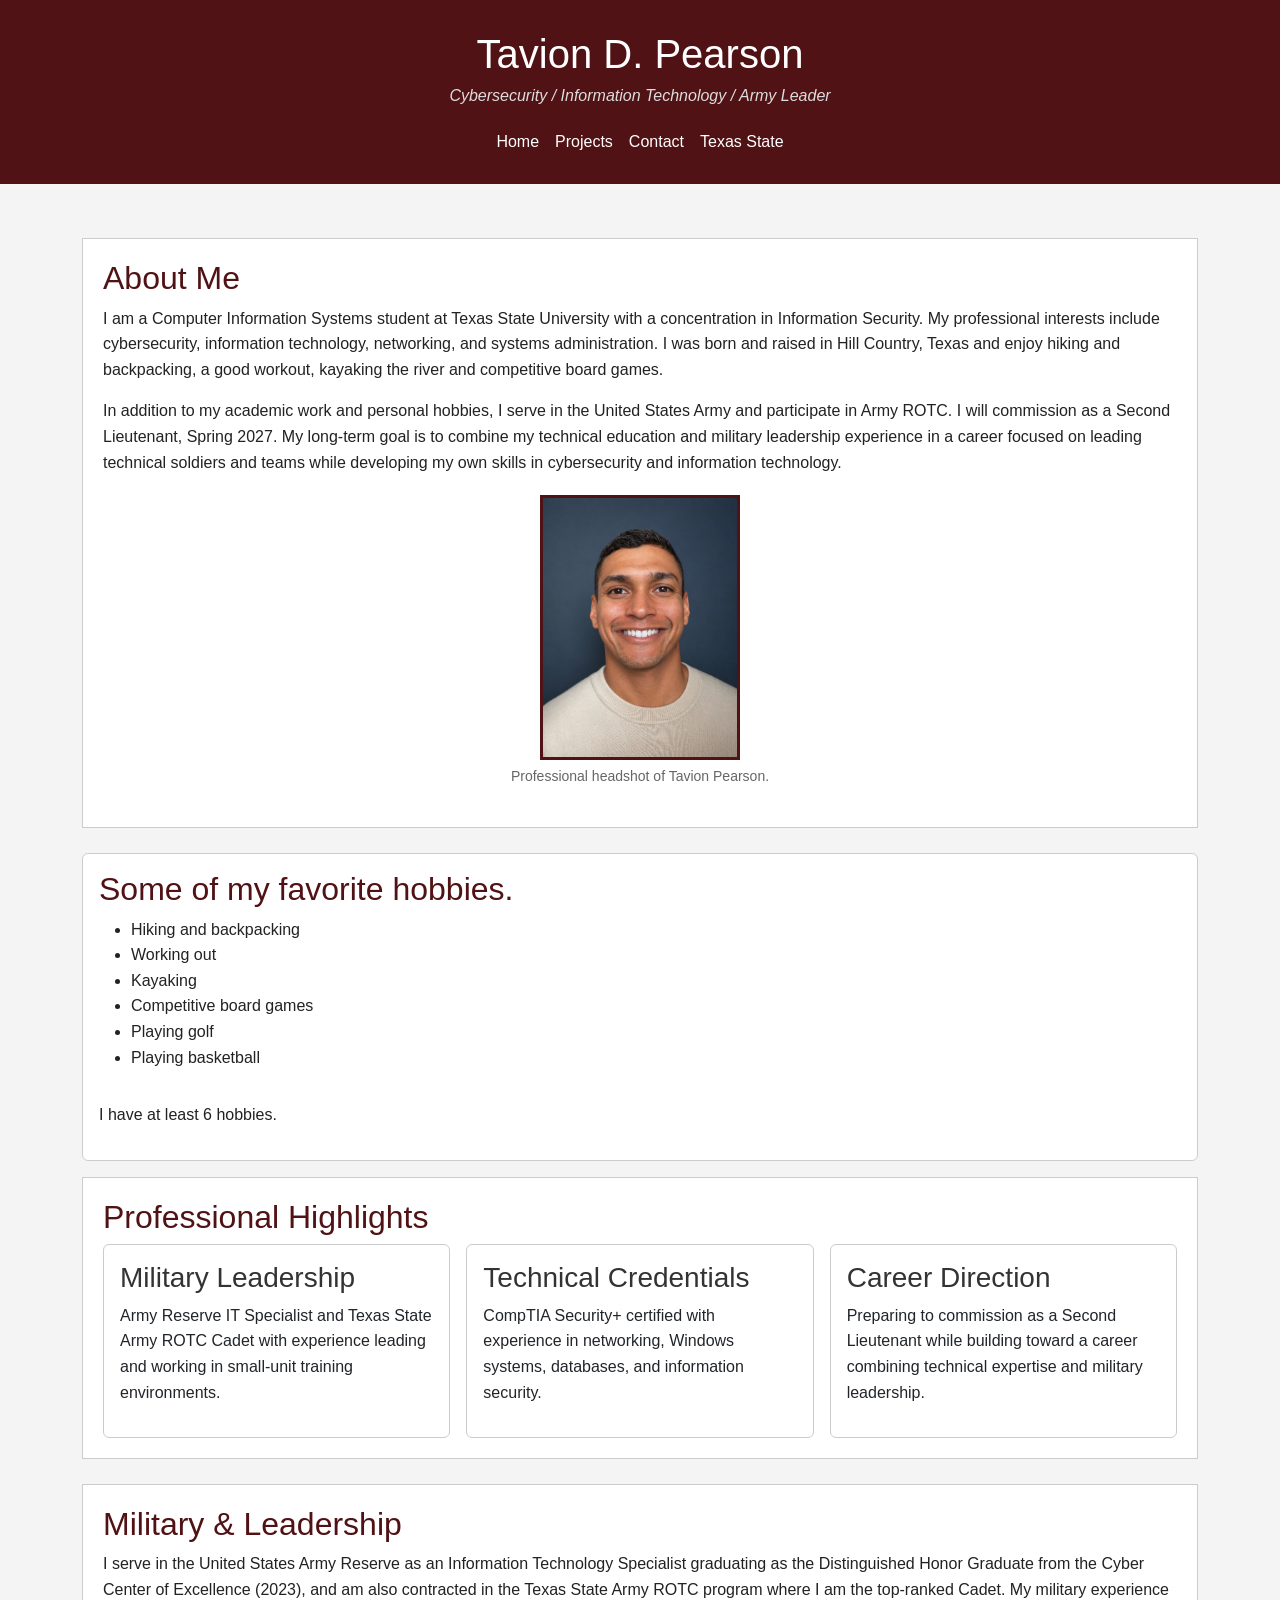
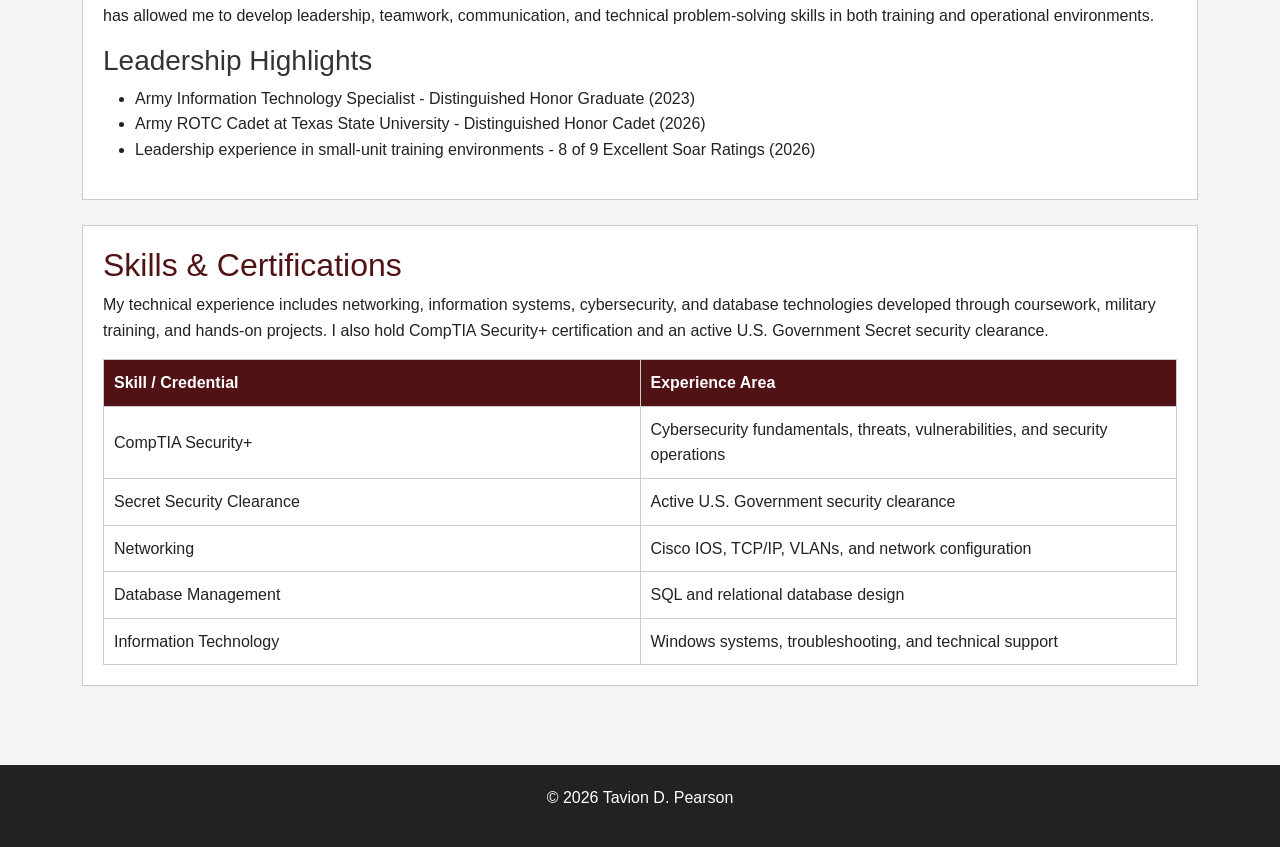
==== index.html @ f88de296 "Add website files" ====
<!DOCTYPE html>
<html lang="en">
<head>
  <meta charset="UTF-8">
  <meta name="viewport" content="width=device-width, initial-scale=1">
  <title>Tavion D. Pearson</title>
   <!--Checklist 6.-->
  <link rel="stylesheet"
      href="https://cdn.jsdelivr.net/npm/bootstrap@5.3.3/dist/css/bootstrap.min.css"> 
  <link rel="stylesheet" href="styles.css">

</head>

<body>
  <header>
    <h1>Tavion D. Pearson</h1>
   <p class="subtitle">Cybersecurity / Information Technology / Army Leader</p>

    <nav>
      <a href="index.html">Home</a>
      <a href="project.html">Projects</a>
      <a href="contact.html">Contact</a>
      <a href="https://www.txst.edu" target="_blank" rel="noopener">Texas State</a>
    </nav>
  </header>

  <main class="container py-4">
    
    <section id="about">
      <h2>About Me</h2>

      <p>
        I am a Computer Information Systems student at Texas State University
        with a concentration in Information Security. My professional interests
        include cybersecurity, information technology, networking, and systems
        administration. I was born and raised in Hill Country, Texas and enjoy 
        hiking and backpacking, a good workout, kayaking the river and competitive board games. 
      </p>

      <p>
        In addition to my academic work and personal hobbies, I serve in the United States Army and
        participate in Army ROTC. I will commission as a Second Lieutenant, Spring 2027. 
        My long-term goal is to combine my technical education and military leadership experience 
        in a career focused on leading technical soldiers and teams while developing my own 
        skills in cybersecurity and information technology.
      </p>

      <figure>
        <img src="images/profile.jpeg" alt="Professional headshot of Tavion Pearson">
        <figcaption>Professional headshot of Tavion Pearson.</figcaption>
      </figure>
    </section>


        <!-- Checklist 6-->
    <section class="card card-body mb-3">
      <!-- Checklist 7-->
      <h2>Some of my favorite hobbies.</h2>
      <!-- Checklist 1-->
      <ul id="list"></ul>

      <p id="count" class="mt-3"></p>
    </section>

    <section>
      <h2>Professional Highlights</h2>

      <div class="card-row">

        <article class="card">
          <h3>Military Leadership</h3>
          <p>
            Army Reserve IT Specialist and Texas State Army ROTC Cadet with
            experience leading and working in small-unit training environments.
          </p>
        </article>

        <article class="card">
          <h3>Technical Credentials</h3>
          <p>
           CompTIA Security+ certified with experience in networking, Windows 
           systems, databases, and information security.
          </p>
        </article>

        <article class="card">
          <h3>Career Direction</h3>
          <p>
            Preparing to commission as a Second Lieutenant while building toward 
            a career combining technical expertise and military leadership.
          </p>
        </article>

      </div>
    </section>

    <section id="military">
      <h2>Military &amp; Leadership</h2>

      <p>
        I serve in the United States Army Reserve as an Information Technology
        Specialist graduating as the Distinguished Honor Graduate
        from the Cyber Center of Excellence (2023), and am also contracted in the Texas State 
        Army ROTC program where I am the top-ranked Cadet.
        My military experience has allowed me to develop leadership, teamwork,
        communication, and technical problem-solving skills in both training
        and operational environments.
      </p>

      <h3>Leadership Highlights</h3>

      <ul>
        <li>Army Information Technology Specialist - Distinguished Honor Graduate (2023)</li>
        <li>Army ROTC Cadet at Texas State University - Distinguished Honor Cadet (2026)</li>
        <li>Leadership experience in small-unit training environments - 8 of 9 Excellent Soar Ratings (2026)</li>
      </ul>
    </section>
    
  
    
    <section id="skills">
      <h2>Skills &amp; Certifications</h2>

      <p>
        My technical experience includes networking, information systems,
        cybersecurity, and database technologies developed through coursework,
        military training, and hands-on projects. I also hold CompTIA Security+
        certification and an active U.S. Government Secret security clearance.
      </p>

      <table>
        <tr>
          <th>Skill / Credential</th>
          <th>Experience Area</th>
        </tr>

        <tr>
          <td>CompTIA Security+</td>
          <td>Cybersecurity fundamentals, threats, vulnerabilities, and security operations</td>
        </tr>

        <tr>
          <td>Secret Security Clearance</td>
          <td>Active U.S. Government security clearance</td>
        </tr>

        <tr>
          <td>Networking</td>
          <td>Cisco IOS, TCP/IP, VLANs, and network configuration</td>
        </tr>

        <tr>
          <td>Database Management</td>
          <td>SQL and relational database design</td>
        </tr>

        <tr>
          <td>Information Technology</td>
          <td>Windows systems, troubleshooting, and technical support</td>
        </tr>
      </table>
    </section>

  
  </main>

  <footer>
    <p>&copy; 2026 Tavion D. Pearson</p>
  </footer>

  <!-- ============================================================
       I am a Computer Information Systems major with a concentration in Information Security.
        So far, I have really enjoyed the hands-on technical coursework the most, especially networking,
        databases, and cybersecurity. Another really fun aspect has been learning how to more effectively 
        navigate using AI as a tool. 
       ============================================================ -->


<!-- Checklist 1. -->
  <script src="script.js"></script>

</body>
</html>
---- styles.css ----
body {
  font-family: Arial, sans-serif;
  background-color: #f4f4f4;
  color: #222222;
  margin: 0;
  line-height: 1.6;
}

header {
  background-color: #501214;
  color: white;
  padding: 30px 20px;
  text-align: center;
}

* {
  box-sizing: border-box;
}

h1 {
  margin: 0;
}

h2 {
  color: #501214;
  margin-top: 0;
}

h3 {
  color: #333333;
}

.subtitle {
  font-style: italic;
  color: #dddddd;
  margin-top: 5px;
}


nav {
  display: flex;
  justify-content: center;
  align-items: center;
  gap: 1rem;
  margin-top: 20px;
  flex-wrap: wrap;
}

nav a {
  color: white;
  text-decoration: none;
  margin: 0;
}

nav a:hover {
  text-decoration: underline;
}


section {
  background-color: white;
  border: 1px solid #cccccc;
  padding: 20px;
  margin-bottom: 25px;
}

figure {
  margin: 20px 0;
  text-align: center;
}

img {
  border: 3px solid #501214;
  width: 200px;
  max-width: 100%;
  height: auto;
}


.card-row {
  display: flex;
  gap: 1rem;
  flex-direction: column;
}

.card {
  flex: 1;
  border: 1px solid #cccccc;
  padding: 1rem;
  background-color: #ffffff;
}

figcaption {
  font-size: 14px;
  color: #666666;
  margin-top: 5px;
}

table {
  width: 100%;
  max-width: 100%;
  border-collapse: collapse;
  table-layout: fixed;
  margin-top: 15px;
}

th,
td {
  border: 1px solid #cccccc;
  padding: 10px;
  text-align: left;
  overflow-wrap: anywhere;
  word-break: break-word;
}

th {
  background-color: #501214;
  color: white;
}

#contact {
  background-color: #ffffff;
  border: 2px solid #501214;
  padding: 20px;
  margin-top: 25px;
}

input,
textarea {
  width: 100%;
  max-width: 500px;
  padding: 8px;
  margin-top: 5px;
  box-sizing: border-box;
}

button {
  background-color: #501214;
  color: white;
  border: none;
  padding: 10px 18px;
  cursor: pointer;
}

button:hover {
  background-color: #7a1c20;
}

footer {
  text-align: center;
  padding: 20px;
  background-color: #222222;
  color: white;
}

.project-grid {
  display: grid;
  grid-template-columns: 1fr;
  gap: 1rem;
}

.project-card {
  background-color: #ffffff;
  border: 1px solid #cccccc;
  padding: 1rem;
}


main {
  width: 100%;
  max-width: 1100px;
  margin: 0 auto;
  padding: 1rem;
}


@media (min-width: 768px) {

  .card-row {
    flex-direction: row;
  }

  .project-grid {
    grid-template-columns: repeat(2, 1fr);
  }
}

@media (min-width: 1024px) {

  .project-grid {
    grid-template-columns: repeat(3, 1fr);
  }
}

@media (max-width: 767px) {

  header {
    padding: 1.5rem 1rem;
  }

  nav {
    flex-direction: column;
    gap: 0.5rem;
  }

  nav a {
    width: 100%;
    text-align: center;
  }

  main {
    padding: 0 0.75rem;
  }

  section {
    padding: 1rem;
  }

  .card-row {
    flex-direction: column;
  }

  .project-grid {
    grid-template-columns: 1fr;
  }

  .form-container iframe {
    width: 100%;
  }
}




html,
body {
  width: 100%;
  max-width: 100%;
  overflow-x: hidden;
}

* {
  box-sizing: border-box;
}

img,
iframe {
  max-width: 100%;
}


main {
  width: 100%;
  max-width: 1100px;
  margin: 30px auto;
  padding: 0 1rem;
}

section {
  width: 100%;
  max-width: 100%;
}


.form-container {
  width: 100%;
  max-width: 100%;
  overflow: hidden;
}

.form-container iframe {
  display: block;
  width: 100%;
  max-width: 100%;
  border: 0;
}


.portfolio-showcase {
  display: grid;
  grid-template-columns: minmax(0, 1fr) minmax(0, 1.6fr);
  gap: 0.75rem 2rem;
  align-items: start;
  padding: clamp(1.25rem, 4vw, 2.5rem);
  background: #272522;
  color: #f5f1eb;
  border-radius: 1rem;
}

.portfolio-showcase > :not(.showcase-preview) {
  grid-column: 1;
  margin: 0;
}

.portfolio-showcase .showcase-label {
  color: #e0c28e;
  font-size: 0.8rem;
  font-weight: 700;
  letter-spacing: 0.08em;
  text-transform: uppercase;
}

.showcase-controls {
  display: flex;
  flex-wrap: wrap;
  gap: 0.5rem;
}

.showcase-controls button {
  padding: 0.5rem 0.75rem;
  border: 1px solid #8e867a;
  border-radius: 0.5rem;
  background: transparent;
  color: inherit;
  font: inherit;
  cursor: pointer;
}

.showcase-controls button[aria-pressed="true"] {
  background: #e0c28e;
  border-color: #e0c28e;
  color: #272522;
}

.portfolio-showcase .showcase-preview {
  grid-column: 2;
  grid-row: 1 / span 4;
  margin: 0;
  padding: 0.75rem;
  background: #34312d;
  border: 1px solid #60594f;
  border-radius: 0.75rem;
}

.showcase-preview img {
  display: block;
  width: 100%;
  height: clamp(12rem, 28vw, 20rem);
  object-fit: contain;
  border-radius: 0.4rem;
  background: #1e1c1a;
}

.showcase-preview figcaption {
  margin-top: 0.65rem;
  color: #d8d0c5;
  font-size: 0.9rem;
}

@media (max-width: 700px) {
  .portfolio-showcase {
    grid-template-columns: 1fr;
  }

  .portfolio-showcase .showcase-preview {
    grid-column: 1;
    grid-row: auto;
  }
}
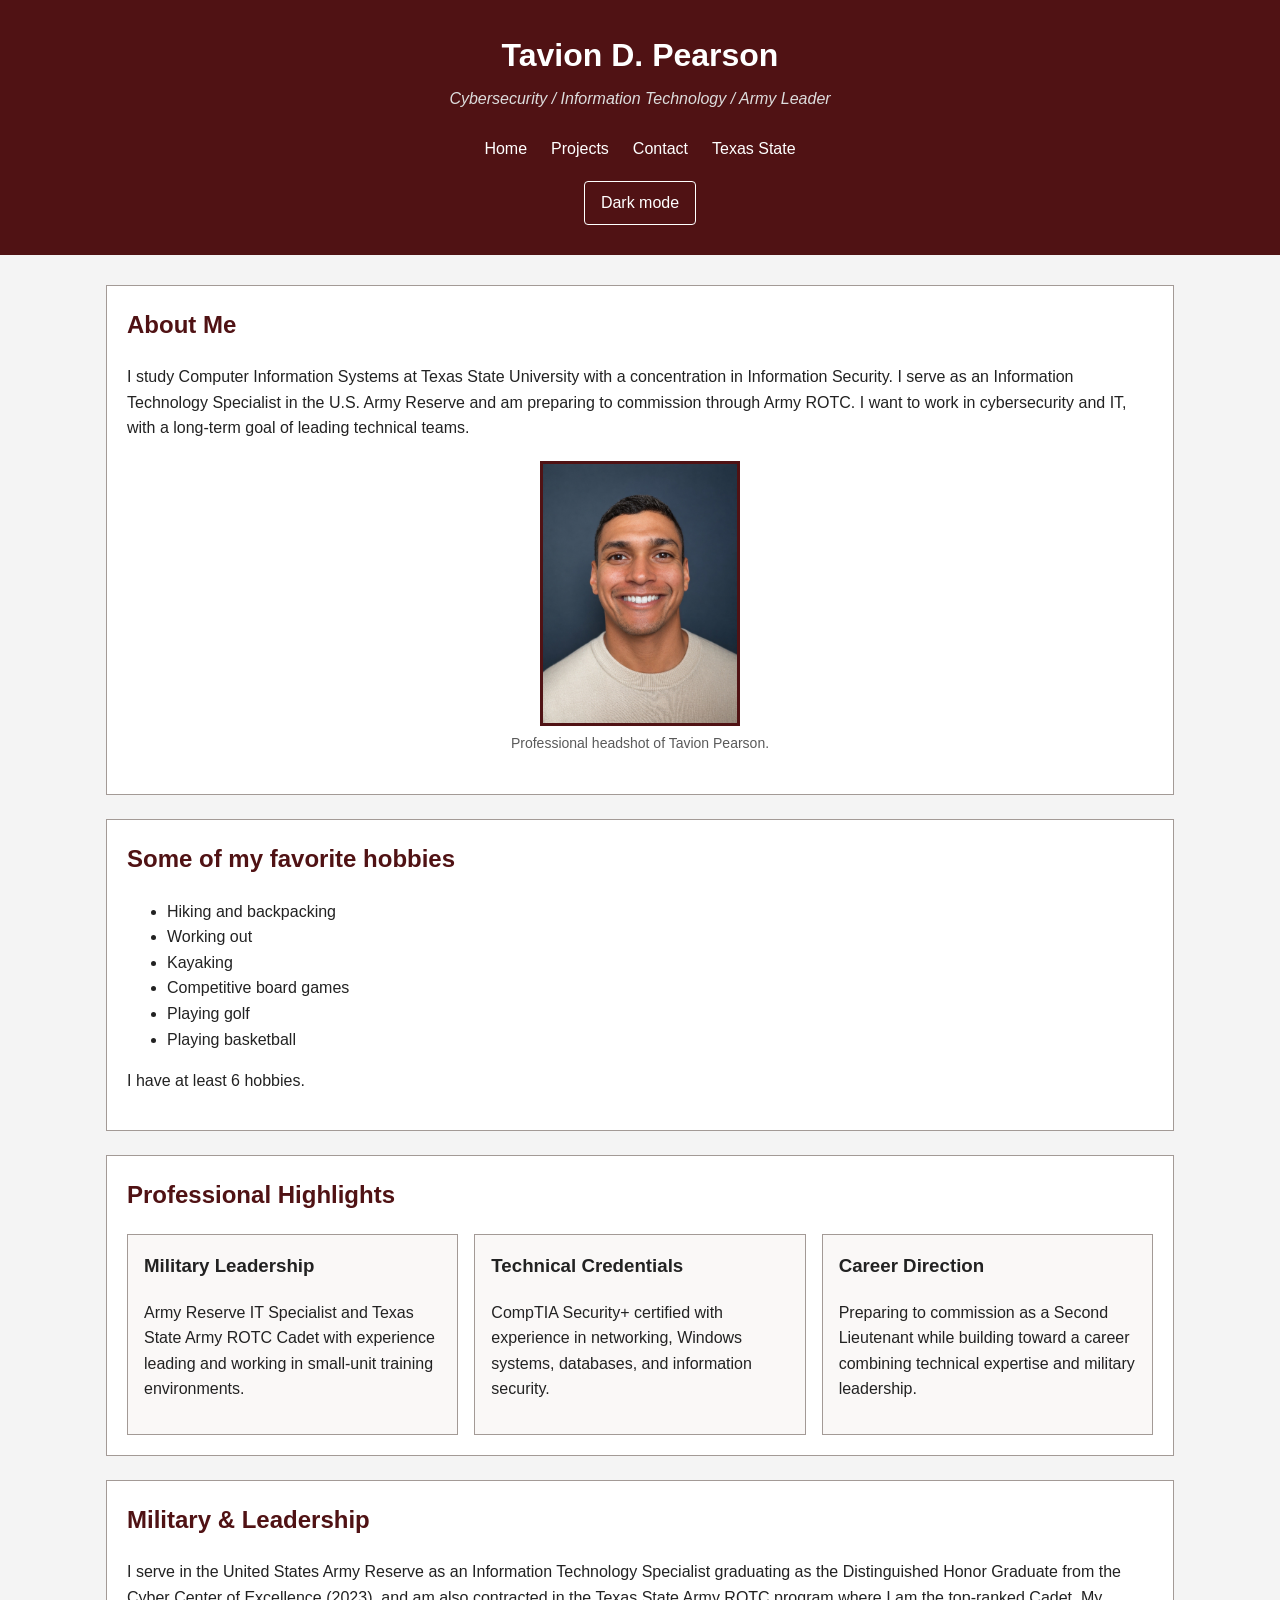
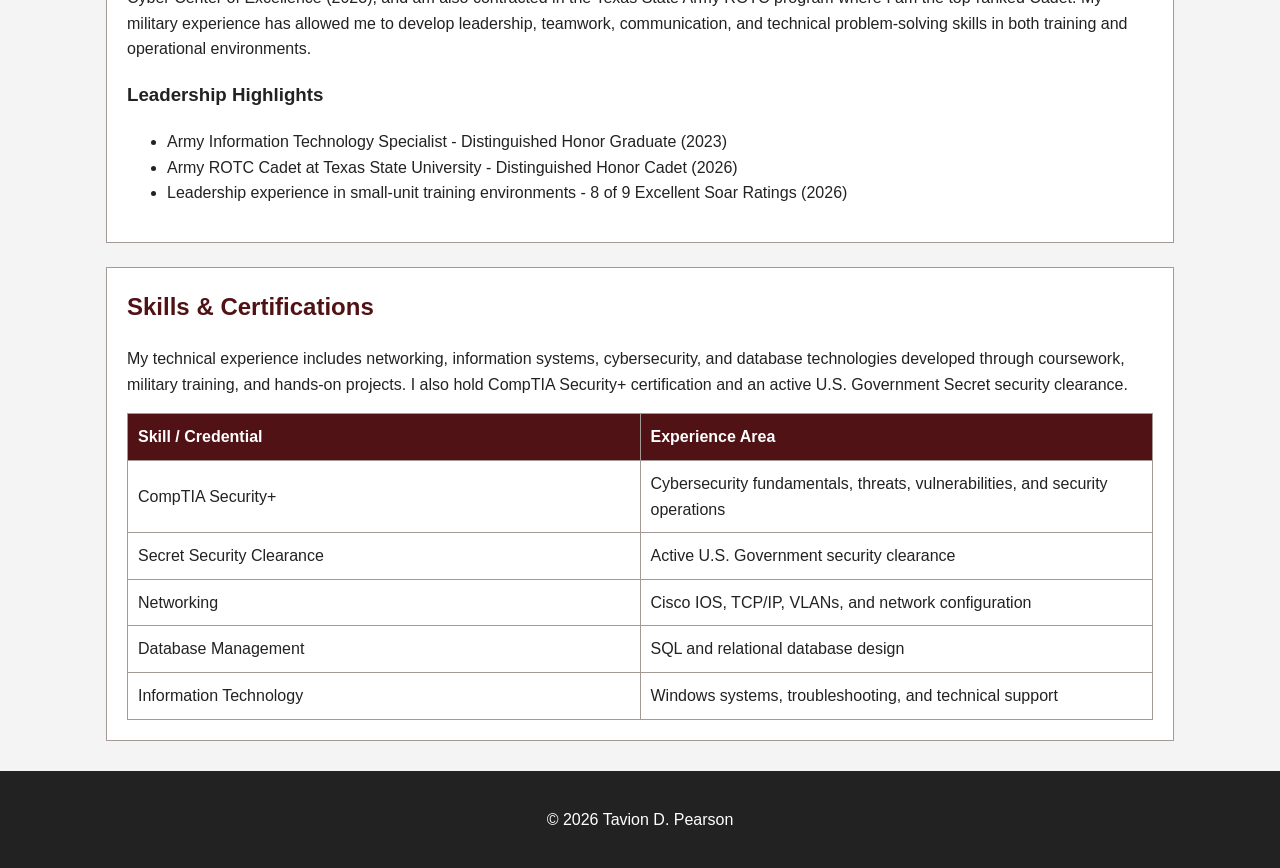
==== commit 0af3abf7: "Assignment 7 Portfolio" ====
--- a/index.html
+++ b/index.html
@@ -4,9 +4,7 @@
   <meta charset="UTF-8">
   <meta name="viewport" content="width=device-width, initial-scale=1">
   <title>Tavion D. Pearson</title>
-   <!--Checklist 6.-->
-  <link rel="stylesheet"
-      href="https://cdn.jsdelivr.net/npm/bootstrap@5.3.3/dist/css/bootstrap.min.css"> 
+
   <link rel="stylesheet" href="styles.css">
 
 </head>
@@ -22,28 +20,25 @@
       <a href="contact.html">Contact</a>
       <a href="https://www.txst.edu" target="_blank" rel="noopener">Texas State</a>
     </nav>
+
+    <button id="theme-toggle" type="button" aria-pressed="false">
+      Dark mode
+    </button>
+  
   </header>
 
-  <main class="container py-4">
+  <main>
     
     <section id="about">
       <h2>About Me</h2>
 
-      <p>
-        I am a Computer Information Systems student at Texas State University
-        with a concentration in Information Security. My professional interests
-        include cybersecurity, information technology, networking, and systems
-        administration. I was born and raised in Hill Country, Texas and enjoy 
-        hiking and backpacking, a good workout, kayaking the river and competitive board games. 
-      </p>
-
-      <p>
-        In addition to my academic work and personal hobbies, I serve in the United States Army and
-        participate in Army ROTC. I will commission as a Second Lieutenant, Spring 2027. 
-        My long-term goal is to combine my technical education and military leadership experience 
-        in a career focused on leading technical soldiers and teams while developing my own 
-        skills in cybersecurity and information technology.
-      </p>
+        <p>
+          I study Computer Information Systems at Texas State University with a
+          concentration in Information Security. I serve as an Information Technology
+          Specialist in the U.S. Army Reserve and am preparing to commission through
+          Army ROTC. I want to work in cybersecurity and IT, with a long-term goal
+          of leading technical teams.
+        </p>
 
       <figure>
         <img src="images/profile.jpeg" alt="Professional headshot of Tavion Pearson">
@@ -52,14 +47,12 @@
     </section>
 
 
-        <!-- Checklist 6-->
-    <section class="card card-body mb-3">
-      <!-- Checklist 7-->
-      <h2>Some of my favorite hobbies.</h2>
-      <!-- Checklist 1-->
+      
+    <section>
+      <h2>Some of my favorite hobbies</h2>
       <ul id="list"></ul>
+      <p id="count"></p>
 
-      <p id="count" class="mt-3"></p>
     </section>
 
     <section>
@@ -168,16 +161,13 @@
     <p>&copy; 2026 Tavion D. Pearson</p>
   </footer>
 
-  <!-- ============================================================
-       I am a Computer Information Systems major with a concentration in Information Security.
-        So far, I have really enjoyed the hands-on technical coursework the most, especially networking,
-        databases, and cybersecurity. Another really fun aspect has been learning how to more effectively 
-        navigate using AI as a tool. 
-       ============================================================ -->
-
-
-<!-- Checklist 1. -->
   <script src="script.js"></script>
-
+  <script src="site.js"></script>
 </body>
+<!--Assignment 7:
+1. The design principle I fixed, and what I changed: Alignment.
+   I gave the three project cards consistent padding and aligned
+   their titles, images, descriptions, and links.
+2. The tools and AI I used: Visual Studio Code and ChatGPT for
+   reviewing requirements and helping draft and debug the code.-->
 </html>
--- a/styles.css
+++ b/styles.css
@@ -1,359 +1,353 @@
-body {
-  font-family: Arial, sans-serif;
-  background-color: #f4f4f4;
-  color: #222222;
-  margin: 0;
-  line-height: 1.6;
-}
-
-header {
-  background-color: #501214;
-  color: white;
-  padding: 30px 20px;
-  text-align: center;
-}
+:root {
+  color-scheme: light;
+
+  --page: #f4f4f4;
+  --surface: #ffffff;
+  --card: #faf8f7;
+  --text: #222222;
+  --muted: #5a5a5a;
+  --heading: #501214;
+  --link: #501214;
+  --brand: #501214;
+  --brand-hover: #7a1c20;
+  --on-brand: #ffffff;
+  --subtitle: #dddddd;
+  --footer: #222222;
+  --border: #a39a96;
+  --error: #9b1c24;
+}
+
+body.dark-mode {
+  color-scheme: dark;
+
+  --page: #18191b;
+  --surface: #25262a;
+  --card: #2f3035;
+  --text: #f5f1eb;
+  --muted: #d8d0c5;
+  --heading: #f3d6a5;
+  --link: #f3d6a5;
+  --brand: #70282c;
+  --brand-hover: #84353a;
+  --footer: #111214;
+  --border: #85858c;
+  --error: #ffb4b9;
+}
+
+/* Page and navigation */
 
 * {
   box-sizing: border-box;
 }
 
+body {
+  margin: 0;
+  background-color: var(--page);
+  color: var(--text);
+  font-family: Arial, sans-serif;
+  line-height: 1.6;
+}
+
+header {
+  padding: 1.5rem 1rem;
+  background-color: var(--brand);
+  color: var(--on-brand);
+  text-align: center;
+}
+
 h1 {
   margin: 0;
 }
 
 h2 {
-  color: #501214;
   margin-top: 0;
+  color: var(--heading);
 }
 
 h3 {
-  color: #333333;
+  color: var(--text);
 }
 
 .subtitle {
+  margin-top: 0.3rem;
+  color: var(--subtitle);
   font-style: italic;
-  color: #dddddd;
-  margin-top: 5px;
-}
-
+}
 
 nav {
   display: flex;
+  flex-wrap: wrap;
   justify-content: center;
-  align-items: center;
-  gap: 1rem;
-  margin-top: 20px;
-  flex-wrap: wrap;
+  gap: 0.5rem 1rem;
+  margin-top: 1.25rem;
 }
 
 nav a {
-  color: white;
+  padding: 0.25rem;
+  color: var(--on-brand);
   text-decoration: none;
-  margin: 0;
-}
-
-nav a:hover {
+}
+
+nav a:hover,
+nav a:focus-visible {
   text-decoration: underline;
 }
-
-
-section {
-  background-color: white;
-  border: 1px solid #cccccc;
-  padding: 20px;
-  margin-bottom: 25px;
-}
-
-figure {
-  margin: 20px 0;
-  text-align: center;
-}
-
-img {
-  border: 3px solid #501214;
-  width: 200px;
-  max-width: 100%;
-  height: auto;
-}
-
-
-.card-row {
-  display: flex;
-  gap: 1rem;
-  flex-direction: column;
-}
-
-.card {
-  flex: 1;
-  border: 1px solid #cccccc;
-  padding: 1rem;
-  background-color: #ffffff;
-}
-
-figcaption {
-  font-size: 14px;
-  color: #666666;
-  margin-top: 5px;
-}
-
-table {
-  width: 100%;
-  max-width: 100%;
-  border-collapse: collapse;
-  table-layout: fixed;
-  margin-top: 15px;
-}
-
-th,
-td {
-  border: 1px solid #cccccc;
-  padding: 10px;
-  text-align: left;
-  overflow-wrap: anywhere;
-  word-break: break-word;
-}
-
-th {
-  background-color: #501214;
-  color: white;
-}
-
-#contact {
-  background-color: #ffffff;
-  border: 2px solid #501214;
-  padding: 20px;
-  margin-top: 25px;
-}
-
-input,
-textarea {
-  width: 100%;
-  max-width: 500px;
-  padding: 8px;
-  margin-top: 5px;
-  box-sizing: border-box;
-}
-
-button {
-  background-color: #501214;
-  color: white;
-  border: none;
-  padding: 10px 18px;
-  cursor: pointer;
-}
-
-button:hover {
-  background-color: #7a1c20;
-}
-
-footer {
-  text-align: center;
-  padding: 20px;
-  background-color: #222222;
-  color: white;
-}
-
-.project-grid {
-  display: grid;
-  grid-template-columns: 1fr;
-  gap: 1rem;
-}
-
-.project-card {
-  background-color: #ffffff;
-  border: 1px solid #cccccc;
-  padding: 1rem;
-}
-
 
 main {
   width: 100%;
   max-width: 1100px;
-  margin: 0 auto;
+  margin: 1.875rem auto;
+  padding: 0 1rem;
+  overflow-wrap: anywhere;
+}
+
+main a {
+  color: var(--link);
+  text-decoration: underline;
+}
+
+section {
+  margin-bottom: 1.5rem;
   padding: 1rem;
-}
-
-
-@media (min-width: 768px) {
-
-  .card-row {
-    flex-direction: row;
-  }
-
-  .project-grid {
-    grid-template-columns: repeat(2, 1fr);
-  }
-}
-
-@media (min-width: 1024px) {
-
-  .project-grid {
-    grid-template-columns: repeat(3, 1fr);
-  }
-}
-
-@media (max-width: 767px) {
-
-  header {
-    padding: 1.5rem 1rem;
-  }
-
-  nav {
-    flex-direction: column;
-    gap: 0.5rem;
-  }
-
-  nav a {
-    width: 100%;
-    text-align: center;
-  }
-
-  main {
-    padding: 0 0.75rem;
-  }
-
-  section {
-    padding: 1rem;
-  }
-
-  .card-row {
-    flex-direction: column;
-  }
-
-  .project-grid {
-    grid-template-columns: 1fr;
-  }
-
-  .form-container iframe {
-    width: 100%;
-  }
-}
-
-
-
-
-html,
-body {
+  border: 1px solid var(--border);
+  background-color: var(--surface);
+}
+
+footer {
+  padding: 1.25rem;
+  background-color: var(--footer);
+  color: var(--on-brand);
+  text-align: center;
+}
+
+/* Images and project layout */
+
+figure {
+  margin: 1.25rem 0;
+  text-align: center;
+}
+
+img {
+  display: block;
+  max-width: 100%;
+  height: auto;
+  border: 3px solid var(--heading);
+}
+
+#about figure img {
+  width: 200px;
+  margin-inline: auto;
+}
+
+figcaption {
+  margin-top: 0.4rem;
+  color: var(--muted);
+  font-size: 0.875rem;
+}
+
+.card-row,
+.project-grid {
+  display: grid;
+  grid-template-columns: minmax(0, 1fr);
+  gap: 1rem;
+}
+
+.card,
+.project-card {
+  min-width: 0;
+  padding: 1rem;
+  border: 1px solid var(--border);
+  background-color: var(--card);
+  color: var(--text);
+}
+
+.card h3,
+.project-card h3 {
+  margin-top: 0;
+}
+
+.project-card img,
+.showcase-preview img {
   width: 100%;
-  max-width: 100%;
-  overflow-x: hidden;
-}
-
-* {
-  box-sizing: border-box;
-}
-
-img,
-iframe {
-  max-width: 100%;
-}
-
-
-main {
-  width: 100%;
-  max-width: 1100px;
-  margin: 30px auto;
-  padding: 0 1rem;
-}
-
-section {
-  width: 100%;
-  max-width: 100%;
-}
-
-
-.form-container {
-  width: 100%;
-  max-width: 100%;
-  overflow: hidden;
-}
-
-.form-container iframe {
-  display: block;
-  width: 100%;
-  max-width: 100%;
-  border: 0;
-}
-
-
-.portfolio-showcase {
-  display: grid;
-  grid-template-columns: minmax(0, 1fr) minmax(0, 1.6fr);
-  gap: 0.75rem 2rem;
-  align-items: start;
-  padding: clamp(1.25rem, 4vw, 2.5rem);
-  background: #272522;
-  color: #f5f1eb;
-  border-radius: 1rem;
-}
-
-.portfolio-showcase > :not(.showcase-preview) {
-  grid-column: 1;
+}
+
+.showcase-preview {
   margin: 0;
-}
-
-.portfolio-showcase .showcase-label {
-  color: #e0c28e;
-  font-size: 0.8rem;
-  font-weight: 700;
-  letter-spacing: 0.08em;
-  text-transform: uppercase;
+  text-align: left;
 }
 
 .showcase-controls {
   display: flex;
   flex-wrap: wrap;
   gap: 0.5rem;
+  margin-top: 0.75rem;
 }
 
 .showcase-controls button {
-  padding: 0.5rem 0.75rem;
-  border: 1px solid #8e867a;
-  border-radius: 0.5rem;
-  background: transparent;
-  color: inherit;
+  padding: 0.4rem 0.75rem;
+}
+
+.showcase-controls button[aria-pressed="true"] {
+  background-color: var(--heading);
+  color: var(--surface);
+}
+
+/* Featured preview layout, if it is still in project.html */
+
+.portfolio-showcase {
+  display: grid;
+  gap: 0.75rem 2rem;
+  align-items: start;
+}
+
+.portfolio-showcase > * {
+  min-width: 0;
+  margin: 0;
+}
+
+.portfolio-showcase .showcase-label {
+  color: var(--heading);
+  font-weight: bold;
+}
+
+.portfolio-showcase .showcase-preview {
+  padding: 0.75rem;
+  border: 1px solid var(--border);
+  background-color: var(--card);
+}
+
+/* Skills table */
+
+table {
+  width: 100%;
+  margin-top: 1rem;
+  border-collapse: collapse;
+  table-layout: fixed;
+  background-color: var(--surface);
+}
+
+th,
+td {
+  padding: 0.625rem;
+  border: 1px solid var(--border);
+  text-align: left;
+  overflow-wrap: anywhere;
+}
+
+th {
+  background-color: var(--brand);
+  color: var(--on-brand);
+}
+
+/* Theme toggle and contact form */
+
+button,
+input,
+textarea {
   font: inherit;
+}
+
+button {
+  padding: 0.5rem 1rem;
+  border: 1px solid var(--brand);
+  border-radius: 0.25rem;
+  background-color: var(--brand);
+  color: var(--on-brand);
   cursor: pointer;
 }
 
-.showcase-controls button[aria-pressed="true"] {
-  background: #e0c28e;
-  border-color: #e0c28e;
-  color: #272522;
-}
-
-.portfolio-showcase .showcase-preview {
-  grid-column: 2;
-  grid-row: 1 / span 4;
-  margin: 0;
-  padding: 0.75rem;
-  background: #34312d;
-  border: 1px solid #60594f;
-  border-radius: 0.75rem;
-}
-
-.showcase-preview img {
+button:hover {
+  background-color: var(--brand-hover);
+}
+
+#theme-toggle {
+  margin-top: 1rem;
+  border-color: var(--on-brand);
+}
+
+#theme-toggle[aria-pressed="true"] {
+  background-color: var(--surface);
+  color: var(--text);
+}
+
+#contact-form label,
+#message-help,
+#message-error {
+  display: block;
+}
+
+#contact-form input,
+#contact-form textarea {
   display: block;
   width: 100%;
-  height: clamp(12rem, 28vw, 20rem);
-  object-fit: contain;
-  border-radius: 0.4rem;
-  background: #1e1c1a;
-}
-
-.showcase-preview figcaption {
-  margin-top: 0.65rem;
-  color: #d8d0c5;
-  font-size: 0.9rem;
-}
-
-@media (max-width: 700px) {
+  max-width: 500px;
+  margin-top: 0.3rem;
+  padding: 0.5rem;
+  border: 1px solid var(--border);
+  border-radius: 0.25rem;
+  background-color: var(--page);
+  color: var(--text);
+}
+
+#contact-form textarea {
+  resize: vertical;
+}
+
+#message-help {
+  color: var(--muted);
+}
+
+#message-error {
+  color: var(--error);
+  font-weight: bold;
+}
+
+a:focus-visible,
+button:focus-visible,
+input:focus-visible,
+textarea:focus-visible {
+  outline: 2px solid var(--heading);
+  outline-offset: 3px;
+}
+
+header a:focus-visible,
+header button:focus-visible {
+  outline-color: var(--on-brand);
+}
+
+/* Wider screens */
+
+@media (min-width: 768px) {
+  header {
+    padding: 1.875rem 1.25rem;
+  }
+
+  section {
+    padding: 1.25rem;
+  }
+
+  .card-row,
+  .project-grid {
+    grid-template-columns: repeat(2, minmax(0, 1fr));
+  }
+
   .portfolio-showcase {
-    grid-template-columns: 1fr;
+    grid-template-columns: minmax(0, 1fr) minmax(0, 1.6fr);
+  }
+
+  .portfolio-showcase > :not(.showcase-preview) {
+    grid-column: 1;
   }
 
   .portfolio-showcase .showcase-preview {
-    grid-column: 1;
-    grid-row: auto;
+    grid-column: 2;
+    grid-row: 1 / span 4;
+  }
+}
+
+@media (min-width: 1024px) {
+  .card-row,
+  .project-grid {
+    grid-template-columns: repeat(3, minmax(0, 1fr));
   }
 }
